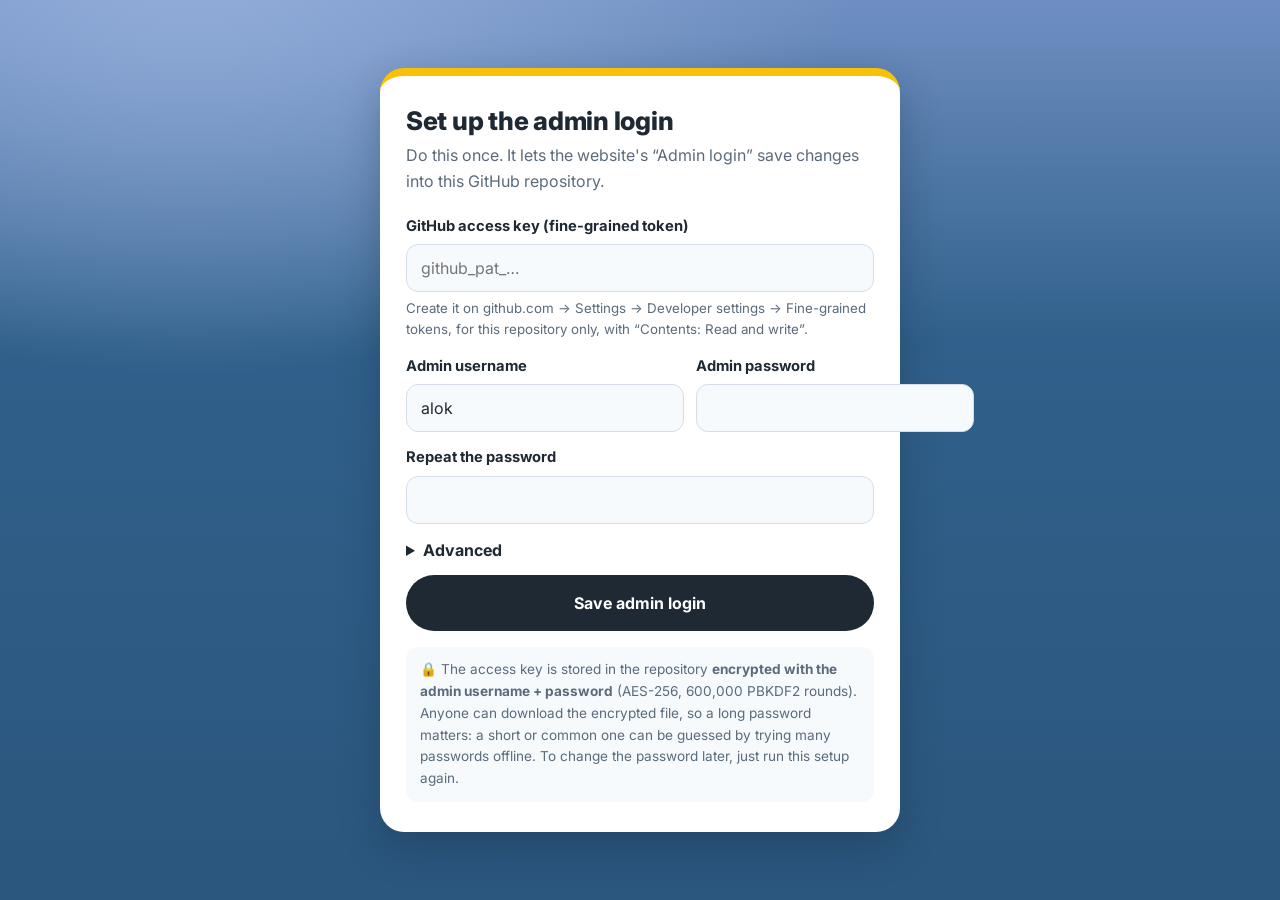
==== admin/setup.html @ 02007a7c "Admin login on the website: edit texts, buttons, photos, gallery, contact & map - 'Admin login' (foo" ====
<!DOCTYPE html>
<html lang="en">
<head>
  <meta charset="UTF-8" />
  <meta name="viewport" content="width=device-width, initial-scale=1" />
  <meta name="robots" content="noindex" />
  <title>Admin setup — Alok Foundation</title>
  <link rel="icon" type="image/jpeg" href="../images/logo.jpg" />
  <link href="https://fonts.googleapis.com/css2?family=Inter:wght@400;500;600;700;800&display=swap" rel="stylesheet" />
  <link rel="stylesheet" href="../site.css" />
  <style>
    .wrap { min-height: 100vh; display: grid; place-items: center; padding: 24px 16px; }
    .card { width: 100%; max-width: 520px; background: #fff; color: var(--navy); border-radius: 24px; padding: 30px 26px; box-shadow: var(--shadow); border-top: 8px solid var(--yellow); }
    h1 { font-size: 1.6rem; font-weight: 800; }
    .sub { color: #5B6B7B; margin: 8px 0 20px; }
    .field { display: grid; gap: 6px; margin-bottom: 14px; }
    .field label { font-weight: 700; font-size: .92rem; }
    .field input { height: 48px; border: 1.5px solid #D5DEE8; border-radius: 12px; padding: 0 14px; font: inherit; color: var(--navy); background: #F7FAFD; }
    .field input:focus { outline: none; border-color: var(--blue); background: #fff; box-shadow: 0 0 0 3px rgba(48, 96, 139, .18); }
    .field small { color: #5B6B7B; }
    .row { display: grid; grid-template-columns: 1fr 1fr; gap: 12px; }
    @media (max-width: 480px) { .row { grid-template-columns: 1fr; } }
    .msg { display: none; border-radius: 10px; padding: 10px 12px; font-size: .92rem; margin-bottom: 14px; }
    .msg.err { display: block; background: #FDECEC; color: #B42318; }
    .msg.ok { display: block; background: #E7F8EE; color: #166534; }
    .note { font-size: .85rem; color: #5B6B7B; background: #F7FAFD; border-radius: 12px; padding: 12px 14px; margin-top: 16px; }
    button.btn { width: 100%; border: 0; cursor: pointer; font: inherit; font-weight: 700; }
    details summary { cursor: pointer; font-weight: 700; margin: 4px 0 12px; }
  </style>
</head>
<body>
  <main class="wrap">
    <form class="card" id="setup" novalidate>
      <h1>Set up the admin login</h1>
      <p class="sub">Do this once. It lets the website's “Admin login” save changes into this GitHub repository.</p>
      <p class="msg" id="msg" role="alert"></p>
      <div class="field">
        <label for="token">GitHub access key (fine-grained token)</label>
        <input id="token" type="password" autocomplete="off" spellcheck="false" placeholder="github_pat_…" />
        <small>Create it on github.com → Settings → Developer settings → Fine-grained tokens, for this repository only, with “Contents: Read and write”.</small>
      </div>
      <div class="row">
        <div class="field"><label for="username">Admin username</label><input id="username" autocomplete="off" autocapitalize="none" value="alok" /></div>
        <div class="field"><label for="password">Admin password</label><input id="password" type="password" autocomplete="new-password" /></div>
      </div>
      <div class="field"><label for="password2">Repeat the password</label><input id="password2" type="password" autocomplete="new-password" /></div>
      <details>
        <summary>Advanced</summary>
        <div class="row">
          <div class="field"><label for="owner">Owner</label><input id="owner" value="alok-foundation" /></div>
          <div class="field"><label for="repo">Repository</label><input id="repo" value="alok-foundation-desktop" /></div>
        </div>
        <div class="field"><label for="branch">Branch</label><input id="branch" value="main" /></div>
      </details>
      <button class="btn btn-dark btn-lg" type="submit" id="submit">Save admin login</button>
      <p class="note">🔒 The access key is stored in the repository <strong>encrypted with the admin username + password</strong> (AES-256, 600,000 PBKDF2 rounds). Anyone can download the encrypted file, so a long password matters: a short or common one can be guessed by trying many passwords offline. To change the password later, just run this setup again.</p>
    </form>
  </main>
  <script>
    const ITERATIONS = 600000;
    const $ = (id) => document.getElementById(id);
    const b64 = (bytes) => { let s = ""; const a = new Uint8Array(bytes); for (let i = 0; i < a.length; i += 0x8000) s += String.fromCharCode(...a.subarray(i, i + 0x8000)); return btoa(s); };
    const show = (text, kind) => { const m = $("msg"); m.textContent = text; m.className = `msg ${kind}`; };
    const gh = (token, url, opts = {}) => fetch(`https://api.github.com${url}`, { ...opts, headers: { Authorization: `Bearer ${token}`, Accept: "application/vnd.github+json", "X-GitHub-Api-Version": "2022-11-28", ...(opts.body ? { "Content-Type": "application/json" } : {}) } });

    $("setup").addEventListener("submit", async (e) => {
      e.preventDefault();
      const token = $("token").value.trim();
      const username = $("username").value.trim();
      const password = $("password").value;
      const owner = $("owner").value.trim(), repo = $("repo").value.trim(), branch = $("branch").value.trim() || "main";
      if (!token) return show("Please paste the GitHub access key.", "err");
      if (!username) return show("Please choose an admin username.", "err");
      if (password.length < 6) return show("Please choose a password of at least 6 characters.", "err");
      if (password !== $("password2").value) return show("The two passwords don't match.", "err");
      const btn = $("submit"); btn.disabled = true; btn.textContent = "Checking the key…";
      try {
        const check = await gh(token, `/repos/${owner}/${repo}`);
        if (check.status === 401) throw new Error("GitHub didn't accept that access key. Please check it and try again.");
        if (check.status === 404) throw new Error(`The key can't see ${owner}/${repo}. Make sure the token was created for this repository.`);
        if (!check.ok) throw new Error(`GitHub error ${check.status}.`);

        btn.textContent = "Locking the key with your password…";
        const salt = crypto.getRandomValues(new Uint8Array(16));
        const iv = crypto.getRandomValues(new Uint8Array(12));
        const material = await crypto.subtle.importKey("raw", new TextEncoder().encode(`${username.toLowerCase()}\n${password}`), "PBKDF2", false, ["deriveKey"]);
        const key = await crypto.subtle.deriveKey({ name: "PBKDF2", hash: "SHA-256", salt, iterations: ITERATIONS }, material, { name: "AES-GCM", length: 256 }, false, ["encrypt"]);
        const data = await crypto.subtle.encrypt({ name: "AES-GCM", iv }, key, new TextEncoder().encode(JSON.stringify({ token, owner, repo, branch })));
        const file = JSON.stringify({ v: 1, kdf: "PBKDF2-SHA256", cipher: "AES-256-GCM", iterations: ITERATIONS, salt: b64(salt), iv: b64(iv), data: b64(data) }, null, 2) + "\n";

        btn.textContent = "Saving to GitHub…";
        const path = `/repos/${owner}/${repo}/contents/admin/key.json`;
        const existing = await gh(token, `${path}?ref=${encodeURIComponent(branch)}`);
        const sha = existing.ok ? (await existing.json()).sha : undefined;
        const put = await gh(token, path, { method: "PUT", body: JSON.stringify({ message: "Set up the admin login (encrypted access key)", content: btoa(file), branch, ...(sha ? { sha } : {}) }) });
        if (put.status === 403 || put.status === 404) throw new Error("The key can read the repository but can't save to it. Give the token “Contents: Read and write” permission.");
        if (!put.ok) throw new Error(`GitHub error ${put.status} while saving.`);
        show("Done ✓ The admin login is ready. In a minute or two (once GitHub updates the site), use “Admin login” at the bottom of the website.", "ok");
        $("token").value = ""; $("password").value = ""; $("password2").value = "";
        btn.textContent = "Saved ✓";
      } catch (err) {
        show(err.message === "Failed to fetch" ? "No internet connection. Please try again." : err.message, "err");
        btn.disabled = false; btn.textContent = "Save admin login";
      }
    });
  </script>
</body>
</html>
---- site.css ----
/* Alok Foundation — one responsive stylesheet for phones, tablets and laptops.
   Mobile-first: the base styles are for phones; wider screens are layered on with min-width queries. */

:root {
  --yellow: #F8C007;
  --yellow-2: #FFD84D;
  --navy: #1F2933;
  --navy-2: #2A3642;
  --blue: #30608B;
  --blue-mid: #3F5B7A;
  --blue-light: #D3E8FF;
  --sky: #95C3EC;
  --white: #FFFFFF;
  --text-soft: rgba(255, 255, 255, 0.86);
  --radius: 18px;
  --radius-lg: 26px;
  --shadow: 0 14px 40px rgba(16, 32, 52, 0.28);
  --header-h: 68px;
  --gutter: clamp(16px, 4vw, 40px);
}

*, *::before, *::after { box-sizing: border-box; }
html { scroll-behavior: smooth; scroll-padding-top: calc(var(--header-h) + 12px); -webkit-text-size-adjust: 100%; }
body {
  margin: 0;
  font-family: "Inter", system-ui, -apple-system, "Segoe UI", Roboto, sans-serif;
  font-size: 16px;
  line-height: 1.6;
  color: var(--white);
  background:
    radial-gradient(1100px 700px at 15% -5%, #94AEDA 0%, rgba(148, 174, 218, 0) 60%),
    linear-gradient(180deg, #6F8FC2 0%, var(--blue) 38%, #2B567D 100%);
  background-color: var(--blue);
  overflow-x: hidden;
}
img { max-width: 100%; height: auto; display: block; }
a { color: inherit; }
h1, h2, h3 { line-height: 1.15; margin: 0; letter-spacing: -0.01em; }
p { margin: 0; }

.container { width: 100%; max-width: 1200px; margin: 0 auto; padding-inline: var(--gutter); }
.section { padding-block: clamp(56px, 9vw, 104px); }
.section-title { text-align: center; font-size: clamp(2rem, 5vw, 3rem); font-weight: 800; margin-bottom: clamp(28px, 5vw, 48px); }

.skip-link { position: absolute; left: -999px; top: 8px; z-index: 100; background: var(--yellow); color: var(--navy); padding: 8px 14px; border-radius: 8px; font-weight: 700; }
.skip-link:focus { left: 8px; }
:focus-visible { outline: 3px solid var(--yellow); outline-offset: 3px; border-radius: 6px; }

/* ---------------------------------------------------------------- buttons */
.btn {
  display: inline-flex; align-items: center; justify-content: center;
  min-height: 48px; padding: 12px 28px; border-radius: 999px;
  font-weight: 700; font-size: 1rem; text-decoration: none;
  transition: transform .15s ease, box-shadow .15s ease, background-color .15s ease;
}
.btn:hover { transform: translateY(-2px); box-shadow: 0 10px 24px rgba(0, 0, 0, .22); }
.btn-dark { background: var(--navy); color: var(--white); }
.btn-yellow { background: linear-gradient(135deg, var(--yellow), var(--yellow-2)); color: var(--navy); }
.btn-lg { min-height: 56px; padding-inline: 40px; font-size: 1.1rem; }

/* ----------------------------------------------------------------- header */
.site-header { position: sticky; top: 0; z-index: 50; }
.top-bar { height: 8px; background: var(--yellow); }
.navbar {
  height: var(--header-h);
  display: flex; align-items: center; justify-content: space-between; gap: 16px;
  background: rgba(255, 255, 255, 0.97);
  box-shadow: 0 6px 20px rgba(16, 32, 52, 0.12);
  max-width: none;
  position: relative;
}
.brand { display: flex; align-items: center; gap: 10px; text-decoration: none; color: var(--navy); font-weight: 800; letter-spacing: .02em; text-transform: uppercase; font-size: 1rem; white-space: nowrap; }
.brand img { width: 44px; height: 44px; border-radius: 50%; object-fit: cover; }

.nav-toggle { display: inline-flex; flex-direction: column; justify-content: center; gap: 5px; width: 46px; height: 46px; padding: 0 11px; border: 0; border-radius: 12px; background: var(--navy); cursor: pointer; }
.nav-toggle span { display: block; height: 2.5px; border-radius: 2px; background: var(--white); transition: transform .2s ease, opacity .2s ease; }
.nav-toggle[aria-expanded="true"] span:nth-child(1) { transform: translateY(7.5px) rotate(45deg); }
.nav-toggle[aria-expanded="true"] span:nth-child(2) { opacity: 0; }
.nav-toggle[aria-expanded="true"] span:nth-child(3) { transform: translateY(-7.5px) rotate(-45deg); }

.nav-menu {
  list-style: none; margin: 0; padding: 10px var(--gutter) 18px;
  position: absolute; top: 100%; left: 0; right: 0;
  background: var(--white); box-shadow: 0 18px 30px rgba(16, 32, 52, 0.18);
  display: grid; gap: 2px;
  opacity: 0; visibility: hidden; transform: translateY(-8px);
  transition: opacity .2s ease, transform .2s ease, visibility .2s;
}
.nav-menu.open { opacity: 1; visibility: visible; transform: none; }
.nav-menu a { display: block; padding: 12px 10px; border-radius: 10px; color: var(--navy); text-decoration: none; font-weight: 600; }
.nav-menu a:hover { background: #F1F5FA; }
.nav-menu .nav-cta { background: var(--yellow); text-align: center; margin-top: 6px; }

@media (min-width: 961px) {
  .navbar { padding-inline: max(var(--gutter), calc((100vw - 1200px) / 2 + var(--gutter))); }
  .nav-toggle { display: none; }
  .nav-menu { position: static; display: flex; align-items: center; gap: 4px; padding: 0; background: none; box-shadow: none; opacity: 1; visibility: visible; transform: none; }
  .nav-menu a { padding: 8px 12px; font-size: .95rem; color: #33414F; }
  .nav-menu a:hover { color: var(--navy); background: #F1F5FA; }
  .nav-menu .nav-cta { margin: 0 0 0 8px; padding: 9px 20px; border-radius: 999px; color: var(--navy); }
  .nav-menu .nav-cta:hover { background: var(--yellow-2); }
}

/* ------------------------------------------------------------------- hero */
.hero { padding-block: clamp(40px, 8vw, 96px) clamp(56px, 8vw, 104px); }
.hero-grid { display: grid; gap: 40px; align-items: center; }
.eyebrow { display: inline-block; padding: 6px 14px; border-radius: 999px; background: rgba(255, 255, 255, .16); border: 1px solid rgba(255, 255, 255, .28); font-size: .85rem; font-weight: 600; letter-spacing: .04em; margin-bottom: 18px; }
.hero h1 { font-size: clamp(2.2rem, 7.5vw, 4rem); font-weight: 800; }
.lead { margin-top: 18px; font-size: clamp(1.05rem, 2.6vw, 1.25rem); color: var(--text-soft); max-width: 34rem; }
.btn-row { display: flex; flex-wrap: wrap; gap: 12px; margin-top: 28px; }

/* A balanced photo mosaic: 2 columns on phones, a staggered 3-column collage on wide screens. */
.hero-photos { display: grid; grid-template-columns: 1fr 1fr; gap: 10px; }
.hero-photos img { width: 100%; height: 100%; object-fit: cover; border-radius: var(--radius); box-shadow: var(--shadow); border: 3px solid rgba(255, 255, 255, .7); }
.hero-photos .p1 { grid-row: span 2; aspect-ratio: auto; }
.hero-photos .p2, .hero-photos .p3 { aspect-ratio: 4 / 3; }
.hero-photos .p4, .hero-photos .p5 { aspect-ratio: 4 / 3; }

@media (min-width: 900px) {
  .hero-grid { grid-template-columns: 1.05fr 1fr; gap: 56px; }
  .hero-photos { grid-template-columns: repeat(3, 1fr); grid-template-rows: repeat(6, 70px); gap: 12px; }
  .hero-photos .p1 { grid-column: 1; grid-row: 2 / span 4; }
  .hero-photos .p2 { grid-column: 2; grid-row: 1 / span 3; aspect-ratio: auto; }
  .hero-photos .p3 { grid-column: 3; grid-row: 1 / span 3; aspect-ratio: auto; }
  .hero-photos .p4 { grid-column: 2; grid-row: 4 / span 3; aspect-ratio: auto; }
  .hero-photos .p5 { grid-column: 3; grid-row: 4 / span 2; aspect-ratio: auto; }
}

/* ------------------------------------------------------------------ about */
.about-grid { display: grid; grid-template-columns: repeat(2, 1fr); gap: 14px; }
.about-card { position: relative; overflow: hidden; border-radius: var(--radius); aspect-ratio: 3 / 4; box-shadow: var(--shadow); background: var(--navy); }
.about-card img { position: absolute; inset: 0; width: 100%; height: 100%; object-fit: cover; transition: transform .5s ease; }
.about-card::after { content: ""; position: absolute; inset: 0; background: linear-gradient(180deg, rgba(0, 0, 0, 0) 30%, rgba(13, 22, 32, .92) 100%); }
.about-body { position: absolute; left: 0; right: 0; bottom: 0; z-index: 1; padding: 14px; }
.about-body h3 { color: var(--yellow); font-size: clamp(1.05rem, 3.4vw, 1.5rem); font-weight: 800; }
.about-body p { margin-top: 6px; font-size: .85rem; line-height: 1.45; color: var(--text-soft); }
@media (max-width: 420px) { .about-body p { display: none; } .about-grid { gap: 10px; } }

@media (min-width: 900px) {
  .about-grid { grid-template-columns: repeat(4, 1fr); gap: 20px; }
  .about-body { padding: 20px; }
  .about-body p { font-size: .95rem; }
  /* On laptops the text slides up on hover; on touch screens it is always visible. */
  @media (hover: hover) {
    .about-body p { max-height: 0; opacity: 0; overflow: hidden; transition: max-height .35s ease, opacity .35s ease; }
    .about-card:hover .about-body p, .about-card:focus-within .about-body p { max-height: 10rem; opacity: 1; }
    .about-card:hover img { transform: scale(1.05); }
  }
}

/* ------------------------------------------------------- vision & mission */
.vm-grid { display: grid; gap: 32px; align-items: center; }
.vm-photo { margin: 0; justify-self: center; max-width: 420px; width: 100%; padding: 10px; background: var(--white); border-radius: var(--radius-lg); box-shadow: var(--shadow); transform: rotate(-1.5deg); }
.vm-photo img { border-radius: calc(var(--radius-lg) - 8px); width: 100%; aspect-ratio: 9 / 10; object-fit: cover; }
.vm-text { text-align: center; }
.vm-block h2 { color: var(--yellow); font-size: clamp(2rem, 5vw, 2.8rem); font-weight: 800; }
.vm-block .quote { margin-top: 8px; font-style: italic; font-size: clamp(1.1rem, 2.6vw, 1.35rem); font-weight: 600; }
.vm-block p:not(.quote) { margin: 8px auto 0; max-width: 32rem; color: var(--text-soft); font-size: 1.05rem; }
.vm-text hr { border: 0; height: 2px; background: rgba(255, 255, 255, .55); margin: 28px auto; max-width: 420px; }
@media (min-width: 900px) { .vm-grid { grid-template-columns: 0.9fr 1.1fr; gap: 64px; } }

/* --------------------------------------------------------------- projects */
.projects-grid { display: grid; gap: 20px; }
.card { border-radius: var(--radius-lg); padding: clamp(22px, 4vw, 36px); box-shadow: var(--shadow); }
.card-dark { background: var(--navy); color: var(--white); }
.card-yellow { background: linear-gradient(135deg, var(--yellow), var(--yellow-2)); color: var(--navy); }
.tag { display: inline-block; font-size: .8rem; font-weight: 700; letter-spacing: .08em; text-transform: uppercase; color: var(--navy); background: var(--yellow); padding: 4px 12px; border-radius: 999px; margin-bottom: 14px; }
.project-main h3 { font-size: clamp(1.5rem, 4vw, 2rem); font-weight: 800; }
.facts { margin: 22px 0 0; display: grid; gap: 4px; background: var(--yellow); color: var(--navy); border-radius: var(--radius); padding: 18px 20px; }
.facts div { padding: 8px 0; border-bottom: 1px solid rgba(31, 41, 51, .15); }
.facts div:last-child { border-bottom: 0; }
.facts dt { font-size: .8rem; font-weight: 800; text-transform: uppercase; letter-spacing: .05em; }
.facts dd { margin: 2px 0 0; font-weight: 500; }
.upcoming + .upcoming { margin-top: 22px; padding-top: 22px; border-top: 1px solid rgba(255, 255, 255, .12); }
.upcoming h3 { color: var(--yellow); font-size: 1.25rem; font-weight: 700; }
.upcoming p { margin-top: 6px; color: var(--text-soft); }
@media (min-width: 900px) { .projects-grid { grid-template-columns: 1.1fr 1fr; gap: 28px; } }

/* ---------------------------------------------------------------- gallery */
.gallery { background: var(--navy); padding-block: clamp(48px, 8vw, 88px); }
.marquee { overflow: hidden; -webkit-mask-image: linear-gradient(90deg, transparent, #000 6%, #000 94%, transparent); mask-image: linear-gradient(90deg, transparent, #000 6%, #000 94%, transparent); }
.marquee-track { display: flex; width: max-content; animation: marquee 60s linear infinite; }
.marquee-track img { height: clamp(200px, 32vw, 380px); width: auto; max-width: none; margin-right: 14px; border-radius: 14px; }
.marquee:hover .marquee-track { animation-play-state: paused; }
@keyframes marquee { from { transform: translateX(0); } to { transform: translateX(-50%); } }
@media (prefers-reduced-motion: reduce) {
  html { scroll-behavior: auto; }
  .marquee { overflow-x: auto; }
  .marquee-track { animation: none; }
}

/* ------------------------------------------------------------- volunteers */
.vol-grid { display: grid; grid-template-columns: repeat(2, 1fr); gap: 14px; }
.vol-card { border-radius: var(--radius-lg); padding: clamp(18px, 3.5vw, 30px); box-shadow: var(--shadow); display: flex; flex-direction: column; gap: 8px; min-height: 170px; }
.vol-card h3 { font-size: clamp(1.05rem, 3vw, 1.4rem); font-weight: 800; }
.vol-card.card-dark h3 { color: var(--yellow); }
.vol-card p { font-size: clamp(.85rem, 2.4vw, 1rem); line-height: 1.5; }
.vol-card.card-dark p { color: var(--text-soft); }
@media (max-width: 420px) { .vol-grid { grid-template-columns: 1fr; } .vol-card { min-height: 0; } }
@media (min-width: 900px) { .vol-grid { grid-template-columns: repeat(4, 1fr); gap: 20px; } .vol-card { min-height: 230px; } }
.vol-cta { margin-top: clamp(40px, 7vw, 72px); text-align: center; }
.vol-cta h2 { font-size: clamp(1.6rem, 4.6vw, 2.6rem); font-weight: 800; max-width: 22ch; margin: 0 auto 24px; text-wrap: balance; }

/* ---------------------------------------------------------------- footer */
.site-footer { background: linear-gradient(96deg, var(--sky) 0%, #FAFCFD 100%); color: var(--navy); padding-top: clamp(48px, 7vw, 72px); border-top: 8px solid var(--yellow); }
.footer-grid { display: grid; gap: 32px; grid-template-columns: 1fr 1fr; }
.footer-brand { grid-column: 1 / -1; display: flex; align-items: center; gap: 16px; }
.footer-brand img { width: 88px; height: 88px; border-radius: 50%; object-fit: cover; box-shadow: 0 8px 24px rgba(16, 32, 52, .18); flex-shrink: 0; }
.footer-brand p { font-weight: 600; max-width: 18rem; }
.footer-col h3 { font-size: 1.15rem; font-weight: 800; margin-bottom: 12px; }
.footer-col ul { list-style: none; margin: 0; padding: 0; display: grid; gap: 8px; }
.footer-col a { text-decoration: none; font-weight: 500; color: #24384C; overflow-wrap: anywhere; }
.footer-col a:hover { color: var(--blue); text-decoration: underline; }
.footer-map { grid-column: 1 / -1; }
.footer-map iframe { width: 100%; height: 220px; border: 0; border-radius: var(--radius); box-shadow: 0 8px 24px rgba(16, 32, 52, .15); background: #E5EEF7; }
.map-link { display: inline-block; margin-top: 10px; font-weight: 600; color: var(--blue); }
.copyright { text-align: center; font-size: .9rem; color: #3E556B; padding: 28px var(--gutter) 32px; margin-top: 36px; border-top: 1px solid rgba(31, 41, 51, .12); }
@media (max-width: 520px) { .footer-grid { grid-template-columns: 1fr; } .footer-col a { overflow-wrap: normal; } }
@media (min-width: 900px) {
  .footer-grid { grid-template-columns: 1.1fr .8fr 1fr 1.3fr; gap: 40px; align-items: start; }
  .footer-brand { grid-column: auto; flex-direction: column; align-items: flex-start; }
  .footer-brand img { width: 120px; height: 120px; }
  .footer-map { grid-column: auto; }
}
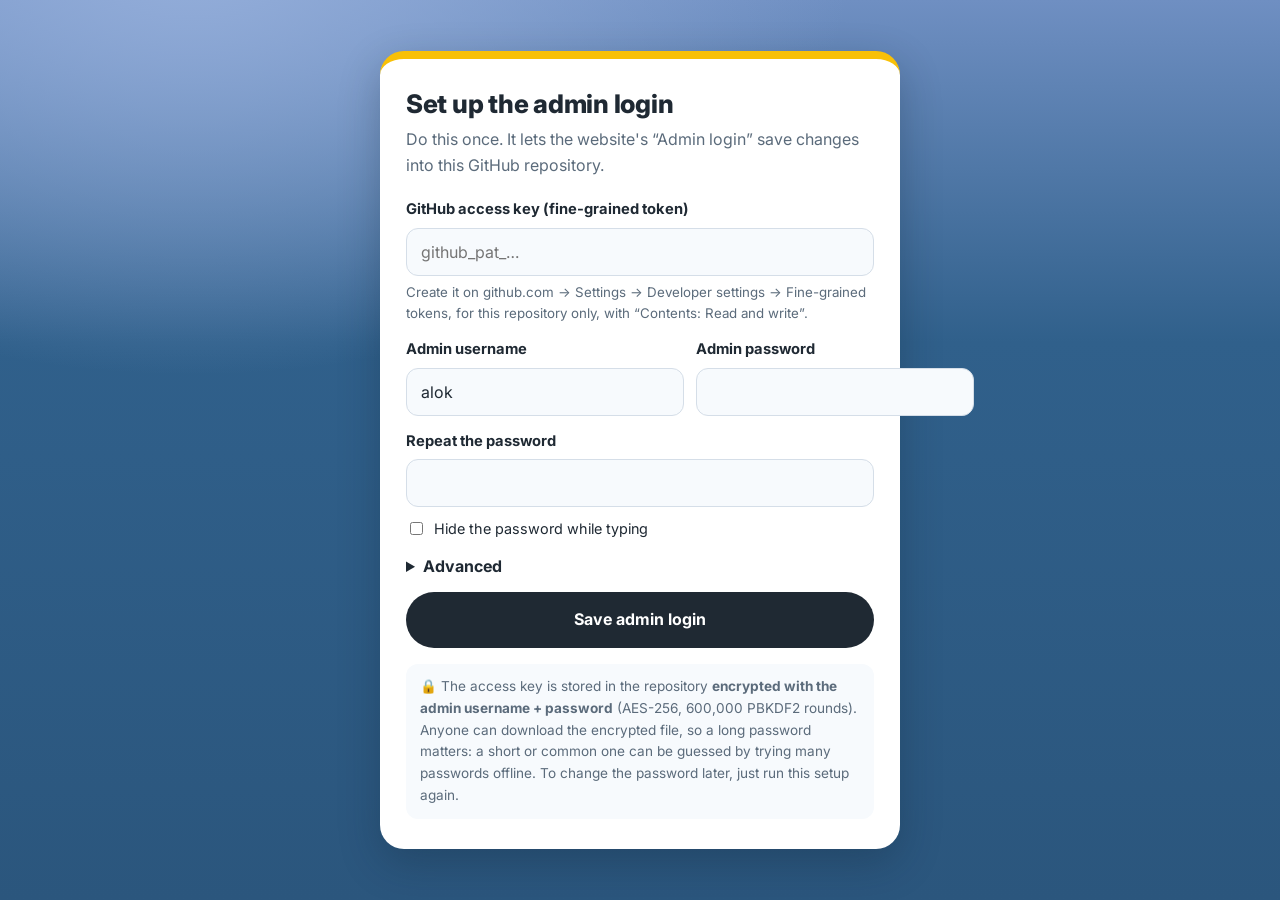
==== commit 03daf488: "Admin login: fix button not reopening, show-password, setup self-test - 'Admin login' works again af" ====
--- a/admin/setup.html
+++ b/admin/setup.html
@@ -40,10 +40,11 @@
         <small>Create it on github.com → Settings → Developer settings → Fine-grained tokens, for this repository only, with “Contents: Read and write”.</small>
       </div>
       <div class="row">
-        <div class="field"><label for="username">Admin username</label><input id="username" autocomplete="off" autocapitalize="none" value="alok" /></div>
-        <div class="field"><label for="password">Admin password</label><input id="password" type="password" autocomplete="new-password" /></div>
+        <div class="field"><label for="username">Admin username</label><input id="username" autocomplete="off" autocapitalize="none" spellcheck="false" value="alok" /></div>
+        <div class="field"><label for="password">Admin password</label><input id="password" type="text" autocomplete="off" spellcheck="false" autocapitalize="none" /></div>
       </div>
-      <div class="field"><label for="password2">Repeat the password</label><input id="password2" type="password" autocomplete="new-password" /></div>
+      <div class="field"><label for="password2">Repeat the password</label><input id="password2" type="text" autocomplete="off" spellcheck="false" autocapitalize="none" /></div>
+      <label style="display:flex;gap:8px;align-items:center;margin:-4px 0 14px;font-size:.9rem"><input type="checkbox" id="hide" /> Hide the password while typing</label>
       <details>
         <summary>Advanced</summary>
         <div class="row">
@@ -62,6 +63,21 @@
     const b64 = (bytes) => { let s = ""; const a = new Uint8Array(bytes); for (let i = 0; i < a.length; i += 0x8000) s += String.fromCharCode(...a.subarray(i, i + 0x8000)); return btoa(s); };
     const show = (text, kind) => { const m = $("msg"); m.textContent = text; m.className = `msg ${kind}`; };
     const gh = (token, url, opts = {}) => fetch(`https://api.github.com${url}`, { ...opts, headers: { Authorization: `Bearer ${token}`, Accept: "application/vnd.github+json", "X-GitHub-Api-Version": "2022-11-28", ...(opts.body ? { "Content-Type": "application/json" } : {}) } });
+
+    // The password is shown while typing (and browsers can't swap in a "suggested password").
+    $("hide").addEventListener("change", (e) => { $("password").type = $("password2").type = e.target.checked ? "password" : "text"; });
+    // Optional prefill from the address bar, e.g. setup.html#u=alok&p=secret — handy on your own computer.
+    (function () {
+      const q = new URLSearchParams(location.hash.slice(1));
+      if (q.get("u")) $("username").value = q.get("u");
+      if (q.get("p")) { $("password").value = q.get("p"); $("password2").value = q.get("p"); }
+      if (location.hash) history.replaceState(null, "", location.pathname);
+    })();
+
+    async function deriveKey(username, password, salt, usage) {
+      const material = await crypto.subtle.importKey("raw", new TextEncoder().encode(`${username.trim().toLowerCase()}\n${password}`), "PBKDF2", false, ["deriveKey"]);
+      return crypto.subtle.deriveKey({ name: "PBKDF2", hash: "SHA-256", salt, iterations: ITERATIONS }, material, { name: "AES-GCM", length: 256 }, false, [usage]);
+    }
 
     $("setup").addEventListener("submit", async (e) => {
       e.preventDefault();
@@ -83,9 +99,12 @@
         btn.textContent = "Locking the key with your password…";
         const salt = crypto.getRandomValues(new Uint8Array(16));
         const iv = crypto.getRandomValues(new Uint8Array(12));
-        const material = await crypto.subtle.importKey("raw", new TextEncoder().encode(`${username.toLowerCase()}\n${password}`), "PBKDF2", false, ["deriveKey"]);
-        const key = await crypto.subtle.deriveKey({ name: "PBKDF2", hash: "SHA-256", salt, iterations: ITERATIONS }, material, { name: "AES-GCM", length: 256 }, false, ["encrypt"]);
+        const key = await deriveKey(username, password, salt, "encrypt");
         const data = await crypto.subtle.encrypt({ name: "AES-GCM", iv }, key, new TextEncoder().encode(JSON.stringify({ token, owner, repo, branch })));
+        // Self-test: unlock it exactly the way the website's Admin login will, before saving anything.
+        const unlockKey = await deriveKey(username, password, salt, "decrypt");
+        const back = JSON.parse(new TextDecoder().decode(await crypto.subtle.decrypt({ name: "AES-GCM", iv }, unlockKey, data)));
+        if (back.token !== token) throw new Error("Self-test failed — nothing was saved. Please try again.");
         const file = JSON.stringify({ v: 1, kdf: "PBKDF2-SHA256", cipher: "AES-256-GCM", iterations: ITERATIONS, salt: b64(salt), iv: b64(iv), data: b64(data) }, null, 2) + "\n";
 
         btn.textContent = "Saving to GitHub…";
@@ -95,8 +114,8 @@
         const put = await gh(token, path, { method: "PUT", body: JSON.stringify({ message: "Set up the admin login (encrypted access key)", content: btoa(file), branch, ...(sha ? { sha } : {}) }) });
         if (put.status === 403 || put.status === 404) throw new Error("The key can read the repository but can't save to it. Give the token “Contents: Read and write” permission.");
         if (!put.ok) throw new Error(`GitHub error ${put.status} while saving.`);
-        show("Done ✓ The admin login is ready. In a minute or two (once GitHub updates the site), use “Admin login” at the bottom of the website.", "ok");
-        $("token").value = ""; $("password").value = ""; $("password2").value = "";
+        show(`Done ✓ Saved and tested. Log in with username “${username}” and the password shown above. It works on the website within a minute or two (once GitHub updates the site).`, "ok");
+        $("token").value = "";
         btn.textContent = "Saved ✓";
       } catch (err) {
         show(err.message === "Failed to fetch" ? "No internet connection. Please try again." : err.message, "err");
